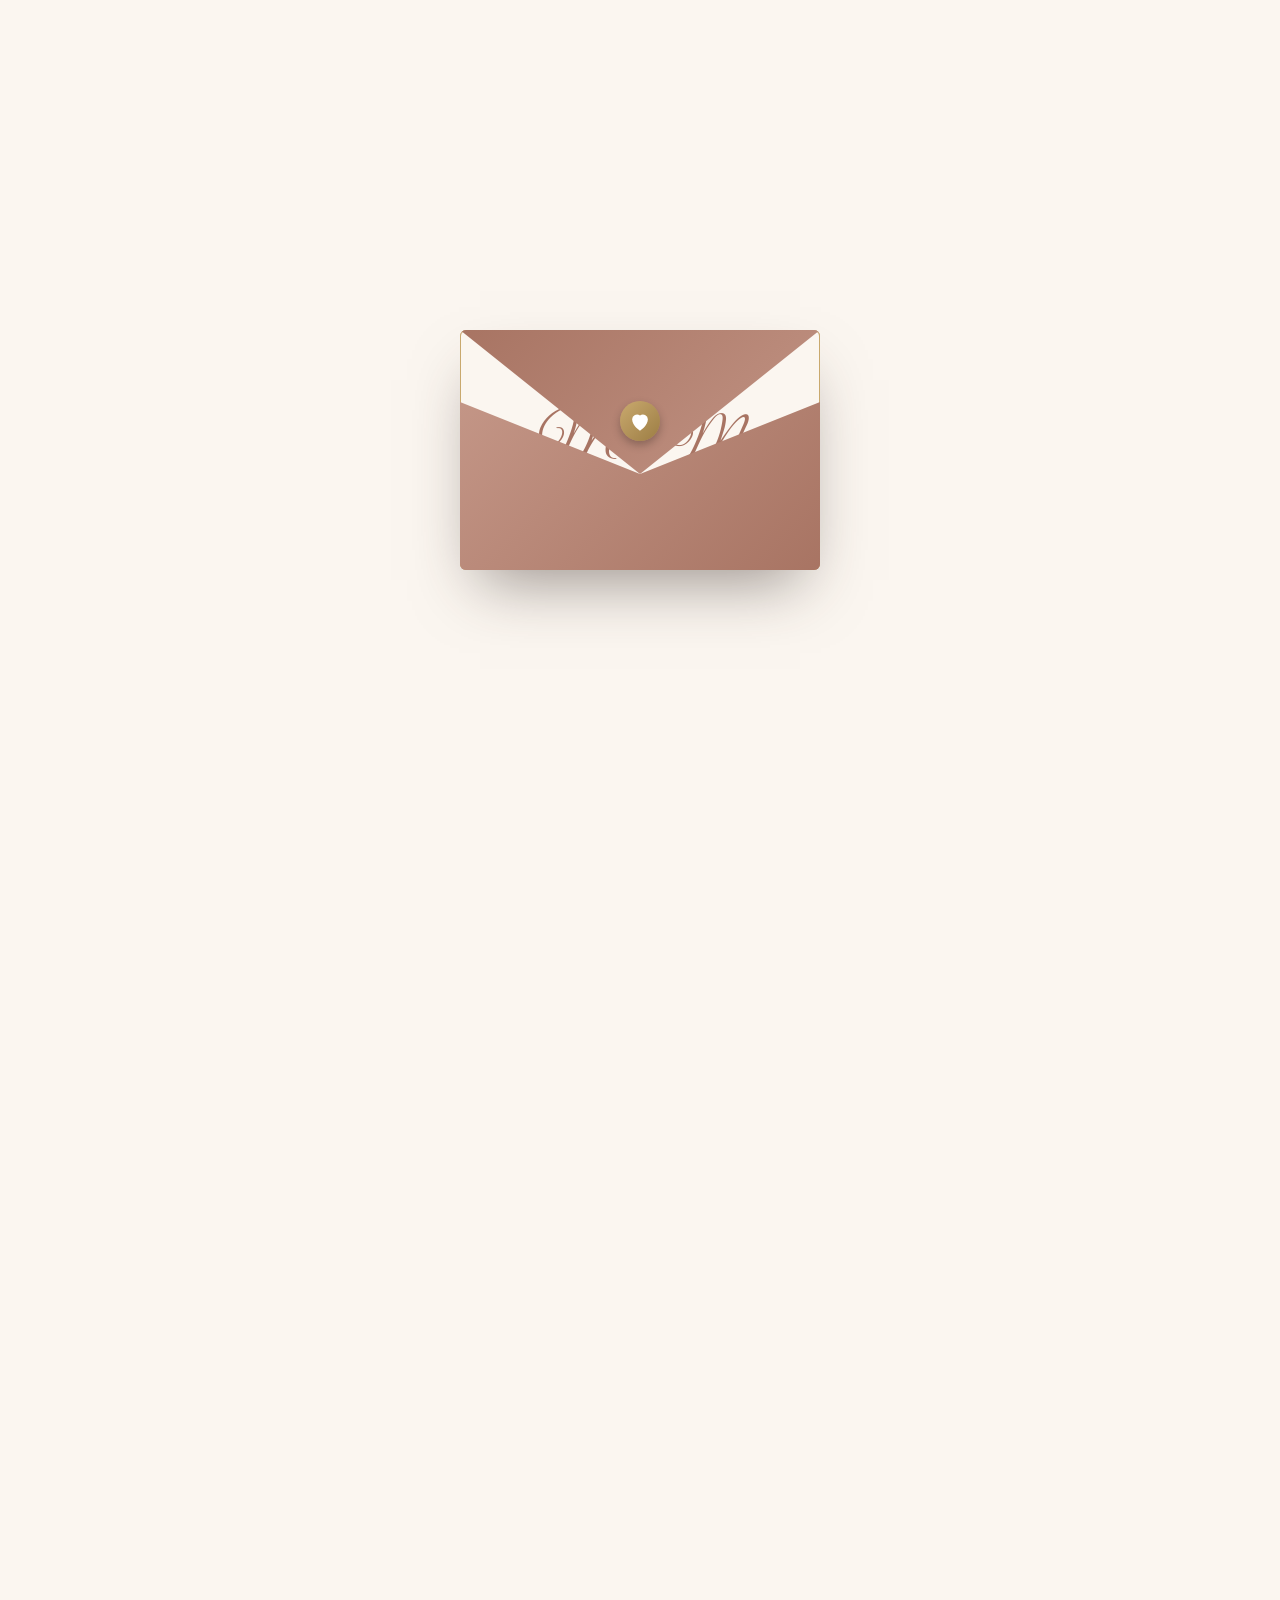
==== index.html @ 13422eea "Wedding invitation site" ====
<!DOCTYPE html>
<html lang="en">
<head>
  <meta charset="UTF-8" />
  <meta name="viewport" content="width=device-width, initial-scale=1.0, viewport-fit=cover" />
  <meta name="theme-color" content="#c79a8b" />
  <meta name="apple-mobile-web-app-capable" content="yes" />
  <meta name="apple-mobile-web-app-status-bar-style" content="black-translucent" />
  <title>Mo'men &amp; Menna — Wedding Invitation</title>
  <link rel="preconnect" href="https://fonts.googleapis.com" />
  <link rel="preconnect" href="https://fonts.gstatic.com" crossorigin />
  <link href="https://fonts.googleapis.com/css2?family=Cormorant+Garamond:wght@300;400;500;600&family=Great+Vibes&family=Tangerine:wght@400;700&display=swap" rel="stylesheet" />
  <link rel="stylesheet" href="styles.css" />
</head>
<body>
  <!-- Animated background layers -->
  <div class="bg-gradient" aria-hidden="true"></div>
  <div class="bg-glow bg-glow-1" aria-hidden="true"></div>
  <div class="bg-glow bg-glow-2" aria-hidden="true"></div>
  <div class="petals" aria-hidden="true"></div>
  <div class="sparkles" aria-hidden="true"></div>

  <!-- Opening envelope (tap to open on first load) -->
  <div id="envelope" class="envelope" role="button" tabindex="0" aria-label="Tap to open invitation">
    <div class="env-back"></div>
    <div class="env-letter">
      <span class="env-monogram">M &amp; M</span>
      <span class="env-tap">tap to open</span>
    </div>
    <div class="env-front"></div>
    <div class="env-flap"></div>
    <div class="env-seal" aria-hidden="true">
      <svg viewBox="0 0 32 32" width="28" height="28" fill="none">
        <path d="M16 27s-9-5.5-9-13a5.5 5.5 0 0 1 9-4.2A5.5 5.5 0 0 1 25 14c0 7.5-9 13-9 13z" fill="#fff"/>
      </svg>
    </div>
  </div>

  <main class="card" id="card" aria-hidden="true">
    <header class="top">
      <div class="ornament reveal" aria-hidden="true">
        <span class="line"></span>
        <span class="diamond">&#10047;</span>
        <span class="line"></span>
      </div>
      <p class="kicker reveal">Together with their families</p>
    </header>

    <section class="names">
      <h1 class="name reveal"><span class="name-inner">Mo'men</span></h1>
      <div class="amp reveal"><span class="amp-inner">&amp;</span></div>
      <h1 class="name reveal"><span class="name-inner">Menna</span></h1>
      <p class="subtitle reveal">request the pleasure of your company<br/>at the celebration of their wedding</p>
    </section>

    <section class="details">
      <div class="detail reveal">
        <span class="label">When</span>
        <span class="value">Friday</span>
        <span class="big-date">29</span>
        <span class="value">May 2026 &middot; 4:00 PM</span>
      </div>

      <div class="ornament small reveal" aria-hidden="true">
        <span class="line"></span>
        <span class="diamond">&#10047;</span>
        <span class="line"></span>
      </div>

      <div class="detail reveal">
        <span class="label">Where</span>
        <span class="value venue">Al Aly Al Azeem</span>
        <span class="value">Almazah</span>
        <a class="map-btn" href="https://maps.app.goo.gl/yazivd46UWntYhbt6?g_st=ic" target="_blank" rel="noopener">
          <svg viewBox="0 0 24 24" width="18" height="18" fill="currentColor" aria-hidden="true">
            <path d="M12 2a7 7 0 0 0-7 7c0 5.25 7 13 7 13s7-7.75 7-13a7 7 0 0 0-7-7zm0 9.5A2.5 2.5 0 1 1 12 6.5a2.5 2.5 0 0 1 0 5z"/>
          </svg>
          Open in Google Maps
        </a>
      </div>
    </section>

    <section class="countdown reveal" aria-label="Countdown to the wedding">
      <div class="cd-item"><span id="cd-days" class="cd-num">--</span><span class="cd-label">Days</span></div>
      <div class="cd-item"><span id="cd-hours" class="cd-num">--</span><span class="cd-label">Hours</span></div>
      <div class="cd-item"><span id="cd-mins" class="cd-num">--</span><span class="cd-label">Minutes</span></div>
      <div class="cd-item"><span id="cd-secs" class="cd-num">--</span><span class="cd-label">Seconds</span></div>
    </section>

    <div class="action-row reveal">
      <button id="add-cal" class="ghost-btn" type="button">
        <svg viewBox="0 0 24 24" width="18" height="18" fill="currentColor" aria-hidden="true">
          <path d="M19 4h-1V2h-2v2H8V2H6v2H5a2 2 0 0 0-2 2v14a2 2 0 0 0 2 2h14a2 2 0 0 0 2-2V6a2 2 0 0 0-2-2zm0 16H5V10h14v10zM5 8V6h14v2H5z"/>
        </svg>
        Add to Calendar
      </button>
      <button id="share-btn" class="ghost-btn" type="button">
        <svg viewBox="0 0 24 24" width="18" height="18" fill="currentColor" aria-hidden="true">
          <path d="M18 16.08a3 3 0 0 0-2.4 1.2l-7.2-4.2a3 3 0 0 0 0-2.16l7.2-4.2A3 3 0 1 0 15 5a3 3 0 0 0 .12.84L7.92 10A3 3 0 1 0 8 14l7.2 4.2A3 3 0 1 0 18 16.08z"/>
        </svg>
        Share
      </button>
    </div>

    <footer class="bottom reveal">
      <p class="quote">"And of His signs is that He created for you, from yourselves, mates that you may find tranquility in them; and He placed between you affection and mercy."</p>
      <p class="signature">With love, Mo'men &amp; Menna</p>
    </footer>
  </main>

  <script src="script.js"></script>
</body>
</html>
---- styles.css ----
:root {
  --rose: #c79a8b;
  --rose-deep: #a87463;
  --rose-soft: #f7c8b8;
  --gold: #c9a96e;
  --gold-deep: #9c7d44;
  --gold-light: #e8d5a8;
  --cream: #fbf6f0;
  --ink: #3a2e2a;
  --muted: #6b5a52;
  --safe-top: env(safe-area-inset-top, 0px);
  --safe-bottom: env(safe-area-inset-bottom, 0px);
}

* { box-sizing: border-box; margin: 0; padding: 0; -webkit-tap-highlight-color: transparent; }

html, body {
  min-height: 100%;
  font-family: 'Cormorant Garamond', 'Times New Roman', serif;
  color: var(--ink);
  background: var(--cream);
  overflow-x: hidden;
  -webkit-font-smoothing: antialiased;
  text-rendering: optimizeLegibility;
}

body { padding: var(--safe-top) 0 var(--safe-bottom); }

/* ---------- Animated background ---------- */
.bg-gradient {
  position: fixed;
  inset: 0;
  z-index: -3;
  background: linear-gradient(135deg, #fbf6f0, #f5e6dc, #efd9c9, #f7ebe0, #fbf6f0);
  background-size: 400% 400%;
  animation: gradientShift 20s ease-in-out infinite;
}

.bg-glow {
  position: fixed;
  width: 60vmax;
  height: 60vmax;
  border-radius: 50%;
  filter: blur(80px);
  opacity: 0.45;
  z-index: -2;
  pointer-events: none;
  will-change: transform;
}
.bg-glow-1 {
  background: radial-gradient(circle, var(--rose-soft), transparent 60%);
  top: -20vmax; left: -20vmax;
  animation: drift1 22s ease-in-out infinite alternate;
}
.bg-glow-2 {
  background: radial-gradient(circle, var(--gold-light), transparent 60%);
  bottom: -25vmax; right: -25vmax;
  animation: drift2 26s ease-in-out infinite alternate;
}

@keyframes gradientShift {
  0%   { background-position: 0% 50%; }
  50%  { background-position: 100% 50%; }
  100% { background-position: 0% 50%; }
}
@keyframes drift1 {
  from { transform: translate(0, 0) scale(1); }
  to   { transform: translate(20vmax, 15vmax) scale(1.15); }
}
@keyframes drift2 {
  from { transform: translate(0, 0) scale(1); }
  to   { transform: translate(-15vmax, -10vmax) scale(1.1); }
}

/* ---------- Falling petals & sparkles ---------- */
.petals, .sparkles {
  position: fixed;
  inset: 0;
  pointer-events: none;
  z-index: -1;
  overflow: hidden;
}

.petal {
  position: absolute;
  top: -40px;
  width: 14px;
  height: 14px;
  background: radial-gradient(circle at 30% 30%, #f7c8b8, var(--rose) 70%, var(--rose-deep));
  border-radius: 150% 0 150% 0;
  opacity: 0.8;
  filter: blur(0.3px);
  animation: fall linear infinite;
  will-change: transform;
}
@keyframes fall {
  0%   { transform: translate3d(0, -10vh, 0) rotate(0deg);   opacity: 0; }
  10%  { opacity: 0.9; }
  90%  { opacity: 0.9; }
  100% { transform: translate3d(80px, 110vh, 0) rotate(720deg); opacity: 0; }
}

.sparkle {
  position: absolute;
  width: 6px; height: 6px;
  border-radius: 50%;
  background: radial-gradient(circle, #fff, var(--gold-light) 60%, transparent 70%);
  opacity: 0;
  animation: twinkle 4s ease-in-out infinite;
  will-change: opacity, transform;
}
@keyframes twinkle {
  0%, 100% { opacity: 0; transform: scale(0.6); }
  50%      { opacity: 1; transform: scale(1.3); }
}

/* ---------- Envelope intro ---------- */
.envelope {
  position: fixed;
  inset: 0;
  margin: auto;
  width: min(86vw, 360px);
  height: min(56vw, 240px);
  z-index: 50;
  cursor: pointer;
  perspective: 900px;
  animation: envFloat 4s ease-in-out infinite;
  transition: opacity 0.6s ease, transform 0.8s ease;
}
.envelope.opening { animation: none; }
.envelope.opened {
  opacity: 0;
  transform: scale(1.4);
  pointer-events: none;
}
@keyframes envFloat {
  0%, 100% { transform: translateY(0); }
  50%      { transform: translateY(-10px); }
}

.env-back, .env-front, .env-flap, .env-letter {
  position: absolute;
  inset: 0;
  border-radius: 6px;
}
.env-back {
  background: linear-gradient(135deg, var(--rose), var(--rose-deep));
  box-shadow: 0 30px 60px -20px rgba(58,46,42,0.5);
}
.env-letter {
  background: var(--cream);
  display: flex;
  flex-direction: column;
  align-items: center;
  justify-content: center;
  gap: 6px;
  border: 1px solid var(--gold);
  transition: transform 0.9s cubic-bezier(.2,.8,.2,1) 0.3s;
  z-index: 1;
}
.env-monogram {
  font-family: 'Great Vibes', cursive;
  font-size: clamp(2.5rem, 9vw, 3.5rem);
  color: var(--rose-deep);
}
.env-tap {
  font-size: 0.75rem;
  letter-spacing: 0.3em;
  text-transform: uppercase;
  color: var(--muted);
  animation: pulseTap 1.6s ease-in-out infinite;
}
@keyframes pulseTap {
  0%, 100% { opacity: 0.5; }
  50%      { opacity: 1; }
}
.env-front {
  background: linear-gradient(135deg, var(--rose) 0%, var(--rose-deep) 100%);
  z-index: 2;
  clip-path: polygon(0 100%, 0 30%, 50% 60%, 100% 30%, 100% 100%);
}
.env-flap {
  background: linear-gradient(135deg, var(--rose-deep), var(--rose));
  z-index: 3;
  clip-path: polygon(0 0, 100% 0, 50% 60%);
  transform-origin: top center;
  transition: transform 0.7s cubic-bezier(.6,-0.2,.7,1);
}
.env-seal {
  position: absolute;
  top: 38%; left: 50%;
  transform: translate(-50%, -50%);
  width: 40px; height: 40px;
  border-radius: 50%;
  background: linear-gradient(135deg, var(--gold), var(--gold-deep));
  display: flex; align-items: center; justify-content: center;
  z-index: 4;
  box-shadow: 0 4px 8px rgba(0,0,0,0.25);
  transition: transform 0.4s ease, opacity 0.4s ease;
}
.envelope.opening .env-flap { transform: rotateX(180deg); }
.envelope.opening .env-seal { transform: translate(-50%, -50%) scale(0); opacity: 0; }
.envelope.opening .env-letter { transform: translateY(-110%) scale(1.05); }

/* ---------- Card ---------- */
.card {
  max-width: 720px;
  margin: 4vh auto;
  padding: clamp(28px, 6vw, 56px) clamp(20px, 5vw, 40px) clamp(28px, 5vw, 48px);
  background: rgba(255, 252, 247, 0.78);
  backdrop-filter: blur(10px);
  -webkit-backdrop-filter: blur(10px);
  border: 1px solid rgba(201, 169, 110, 0.35);
  border-radius: 12px;
  box-shadow:
    0 30px 80px -30px rgba(58, 46, 42, 0.35),
    0 0 0 1px rgba(255,255,255,0.4) inset;
  text-align: center;
  position: relative;
  opacity: 0;
  transform: translateY(20px) scale(0.98);
  transition: opacity 0.8s ease, transform 0.8s cubic-bezier(.2,.8,.2,1);
}
.card.show { opacity: 1; transform: translateY(0) scale(1); }

.card::before, .card::after {
  content: "";
  position: absolute;
  width: 50px; height: 50px;
  border: 1.5px solid var(--gold);
  opacity: 0.55;
  pointer-events: none;
}
.card::before { top: 14px; left: 14px;  border-right: none; border-bottom: none; border-top-left-radius: 8px; }
.card::after  { bottom: 14px; right: 14px; border-left: none; border-top: none; border-bottom-right-radius: 8px; }

/* Ornament dividers */
.ornament {
  display: flex;
  align-items: center;
  justify-content: center;
  gap: 14px;
  margin: 6px auto 18px;
  color: var(--gold-deep);
}
.ornament .line {
  flex: 0 1 90px;
  height: 1px;
  background: linear-gradient(to right, transparent, var(--gold), transparent);
}
.ornament .diamond {
  font-size: 18px;
  animation: pulse 3s ease-in-out infinite;
  display: inline-block;
}
.ornament.small .line { flex-basis: 60px; }
@keyframes pulse {
  0%, 100% { transform: scale(1) rotate(0deg);     opacity: 0.85; }
  50%      { transform: scale(1.2) rotate(180deg); opacity: 1; }
}

.kicker {
  font-size: clamp(0.85rem, 2.6vw, 1rem);
  letter-spacing: 0.25em;
  text-transform: uppercase;
  color: var(--muted);
}

/* Names */
.names { margin: clamp(20px, 5vw, 30px) 0 clamp(24px, 5vw, 36px); }
.name {
  font-family: 'Great Vibes', cursive;
  font-weight: 400;
  font-size: clamp(3.2rem, 14vw, 6.5rem);
  color: var(--rose-deep);
  line-height: 1.05;
  text-shadow: 0 2px 0 rgba(201,169,110,0.15);
}
.name-inner {
  display: inline-block;
  background: linear-gradient(110deg, var(--rose-deep) 30%, var(--gold) 50%, var(--rose-deep) 70%);
  background-size: 200% auto;
  -webkit-background-clip: text;
          background-clip: text;
  -webkit-text-fill-color: transparent;
  animation: shimmer 6s linear infinite;
}
@keyframes shimmer {
  0%   { background-position: 200% center; }
  100% { background-position: -200% center; }
}

.amp {
  font-family: 'Tangerine', cursive;
  font-size: clamp(2.6rem, 10vw, 5rem);
  color: var(--gold-deep);
  margin: -6px 0;
  line-height: 1;
}
.amp-inner {
  display: inline-block;
  animation: float 4s ease-in-out infinite, ampGlow 3s ease-in-out infinite;
}
@keyframes float {
  0%, 100% { transform: translateY(0) rotate(-2deg); }
  50%      { transform: translateY(-8px) rotate(2deg); }
}
@keyframes ampGlow {
  0%, 100% { text-shadow: 0 0 0 rgba(201,169,110,0); }
  50%      { text-shadow: 0 0 22px rgba(201,169,110,0.6); }
}

.subtitle {
  margin-top: 16px;
  font-size: clamp(1rem, 3.2vw, 1.15rem);
  color: var(--muted);
  font-style: italic;
  padding: 0 6px;
}

/* Details */
.details {
  display: flex;
  flex-direction: column;
  gap: 8px;
  align-items: center;
  margin: 18px 0 26px;
}
.detail {
  display: flex;
  flex-direction: column;
  align-items: center;
  gap: 6px;
}
.label {
  text-transform: uppercase;
  letter-spacing: 0.3em;
  font-size: 0.75rem;
  color: var(--gold-deep);
  margin-bottom: 4px;
}
.value {
  font-size: clamp(1.05rem, 3.4vw, 1.25rem);
  color: var(--ink);
}
.value.venue { font-weight: 600; font-size: clamp(1.2rem, 4.2vw, 1.4rem); }

.big-date {
  font-family: 'Great Vibes', cursive;
  font-size: clamp(3.4rem, 13vw, 4.8rem);
  color: var(--rose-deep);
  line-height: 1;
  display: inline-block;
  animation: gentlePulse 4s ease-in-out infinite;
}
@keyframes gentlePulse {
  0%, 100% { transform: scale(1); }
  50%      { transform: scale(1.05); }
}

.map-btn, .ghost-btn {
  display: inline-flex;
  align-items: center;
  justify-content: center;
  gap: 8px;
  padding: 12px 22px;
  min-height: 44px;
  text-decoration: none;
  border-radius: 999px;
  font-size: 0.95rem;
  letter-spacing: 0.06em;
  cursor: pointer;
  font-family: inherit;
  transition: transform 0.25s ease, box-shadow 0.25s ease, background 0.25s ease;
  user-select: none;
  -webkit-ugrid;
  grid-template-columns: repeat(4, 1fr);
  gap: 8px;
  margin: 22px auto 6px;
  max-width: 460px;
}
.cd-item {
  padding: 14px 6px;
  background: rgba(255,255,255,0.55);
  border: 1px solid rgba(201,169,110,0.4);
  border-radius: 10px;
  display: flex;
  flex-direction: column;
  align-items: center;
  position: relative;
  overflow: hidden;
}
.cd-num {
  font-family: 'Cormorant Garamond', serif;
  font-size: clamp(1.6rem, 6vw, 2.2rem);
  font-weight: 600;
  color: var(--rose-deep);
  line-height: 1;
  font-variant-numeric: tabular-nums;
}
.cd-num.tick { animation: tick 0.5s ease; }
@keyframes tick {
  0%   { transform: translateY(0);  opacity: 1; }
  50%  { transform: translateY(-6px); opacity: 0.6; }
  100% { transform: translateY(0);  opacity: 1; }
}
.cd-label {
  margin-top: 6px;
  font-size: 0.65rem;
  text-transform: uppercase;
  letter-spacing: 0.18em;
  color: var(--muted);
}

/* Footer */
.bottom { margin-top: 22px; }
.quote {
  font-style: italic;
  color: var(--muted);
  font-size: clamp(0.95rem, 2.8vw, 1rem);
  max-width: 540px;
  margin: 0 auto 14px;
  line-height: 1.55;
  padding: 0 4px;
}
.signature {
  font-family: 'Great Vibes', cursive;
  font-size: clamp(1.6rem, 5vw, 2rem);
  color: var(--rose-deep);
}

/* ---------- Reveal-on-load animations ---------- */
.reveal {
  opacity: 0;
  transform: translateY(20px);
  transition: opacity 0.9s ease, transform 0.9s cubic-bezier(.2,.8,.2,1);
}
.reveal.visible {
  opacity: 1;
  transform: translateY(0);
}

/* ---------- Mobile tweaks ---------- */
@media (max-width: 540px) {
  .card { margin: 14px 12px; border-radius: 10px; }
  .card::before, .card::after { width: 36px; height: 36px; top: 10px; left: 10px; }
  .card::after { top: auto; left: auto; bottom: 10px; right: 10px; }
  .ornament .line { flex-basis: 60px; }
  .countdown { gap: 6px; }
  .cd-item { padding: 10px 4px; border-radius: 8px; }
  .cd-label { font-size: 0.6rem; letter-spacing: 0.14em; }
  .map-btn, .ghost-btn { width: 100%; }
  .action-row { flex-direction: column; }
}

@media (max-width: 360px) {
  .name { font-size: 3rem; }
  .amp  { font-size: 2.4rem; }
  .big-date { font-size: 3rem; }
}

/* ---------- Reduced motion ---------- */
@media (prefers-reduced-motion: reduce) {
  *, *::before, *::after {
    animation-duration: 0.001ms !important;
    animation-iteration-count: 1 !important;
    transition-duration: 0.001ms !important;
  }
  .petals, .sparkles, .bg-glow { display: none
.cd-label {
  margin-top: 6px;
  font-size: 0.7rem;
  text-transform: uppercase;
  letter-spacing: 0.2em;
  color: var(--muted);
}

/* Footer */
.bottom { margin-top: 26px; }
.quote {
  font-style: italic;
  color: var(--muted);
  font-size: 1rem;
  max-width: 540px;
  margin: 0 auto 14px;
  line-height: 1.55;
}
.signature {
  font-family: 'Great Vibes', cursive;
  font-size: 1.8rem;
  color: var(--rose-deep);
}

/* Fade-in animations */
.fade-in {
  opacity: 0;
  transform: translateY(14px);
  animation: fadeUp 1s forwards;
}
.delay-1  { animation-delay: 0.1s; }
.delay-2  { animation-delay: 0.4s; }
.delay-3  { animation-delay: 0.7s; }
.delay-4  { animation-delay: 1.0s; }
.delay-5  { animation-delay: 1.4s; }
.delay-6  { animation-delay: 1.7s; }
.delay-7  { animation-delay: 1.95s; }
.delay-8  { animation-delay: 2.15s; }
.delay-9  { animation-delay: 2.45s; }
.delay-10 { animation-delay: 2.75s; }

@keyframes fadeUp {
  to { opacity: 1; transform: translateY(0); }
}

@media (max-width: 540px) {
  .card { margin: 2vh 12px; padding: 40px 22px 36px; }
  .cd-item { min-width: 64px; padding: 10px 6px; }
  .cd-num { font-size: 1.6rem; }
  .big-date { font-size: 3.6rem; }
}
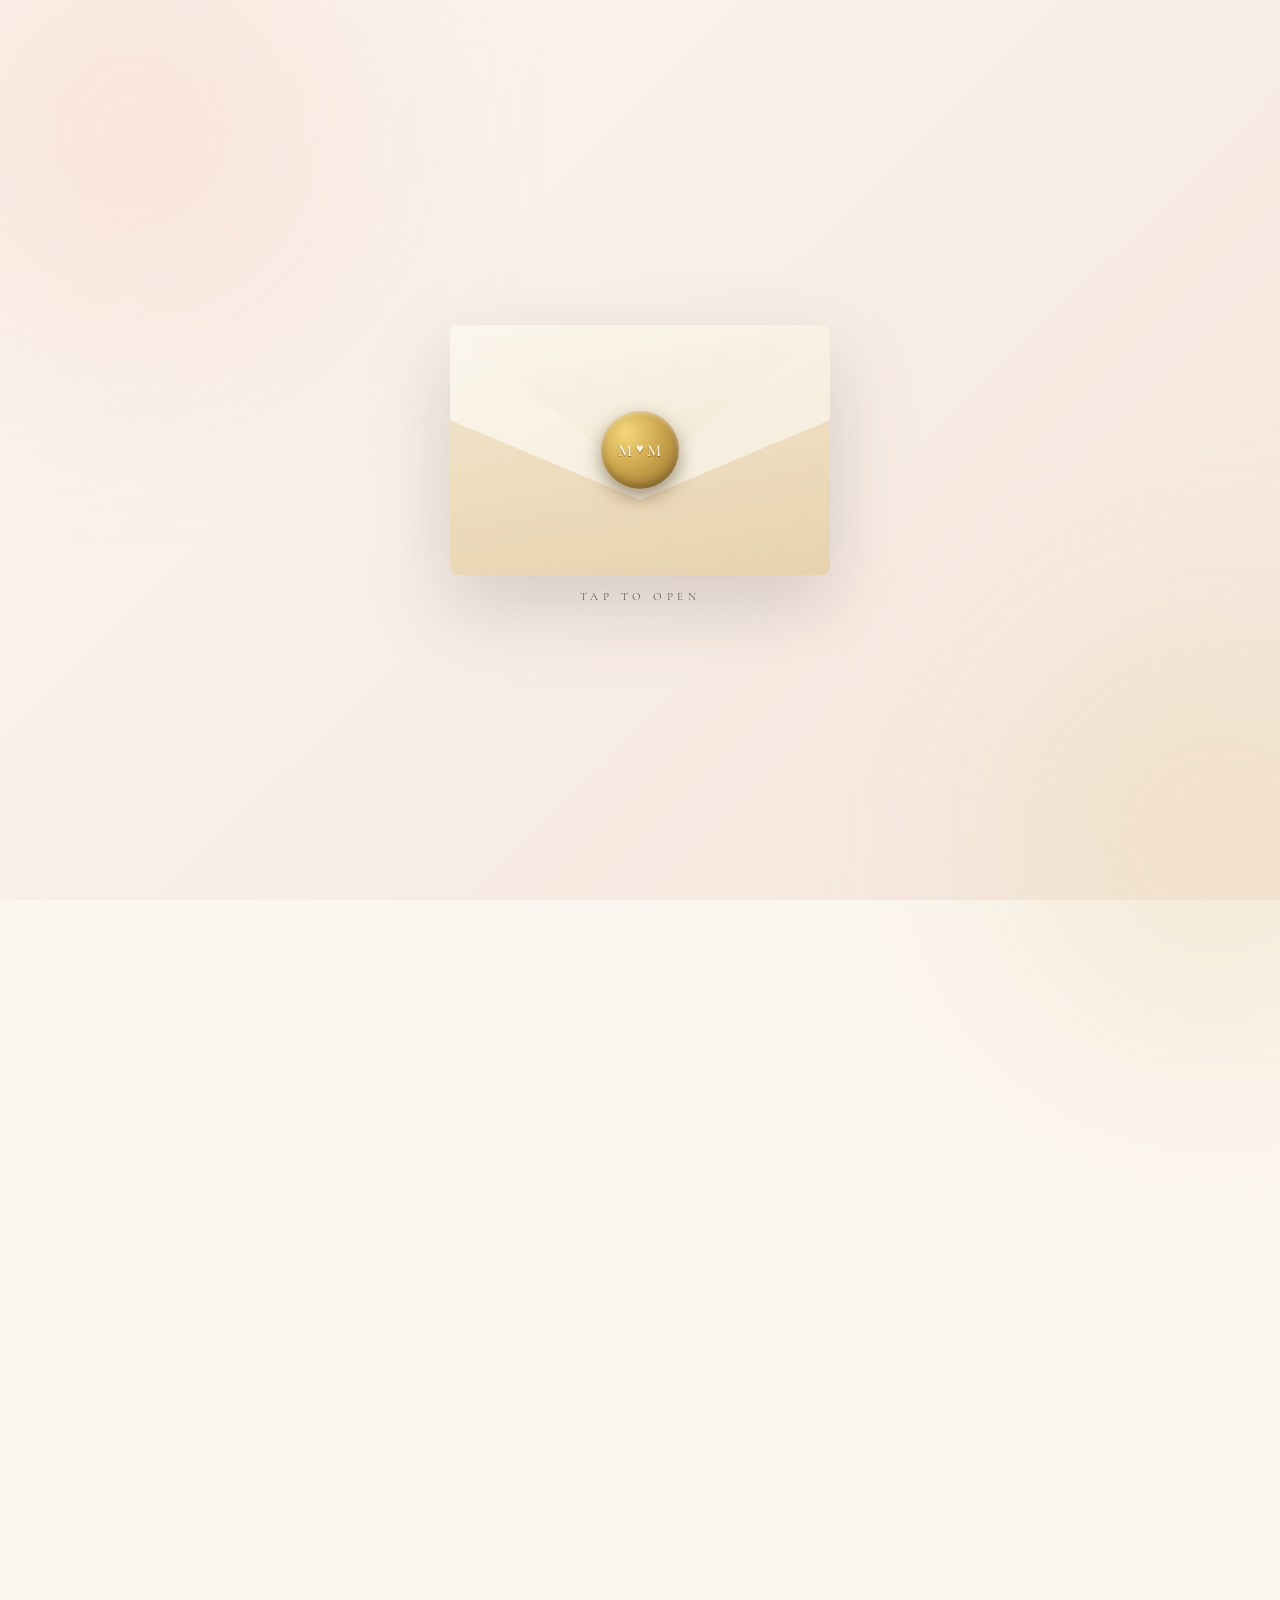
==== commit 114d5826: "Redesign envelope as ivory classic with M heart M wax seal; add raining flowers, Arabic ayah footer," ====
--- a/index.html
+++ b/index.html
@@ -9,7 +9,7 @@
   <title>Mo'men &amp; Menna — Wedding Invitation</title>
   <link rel="preconnect" href="https://fonts.googleapis.com" />
   <link rel="preconnect" href="https://fonts.gstatic.com" crossorigin />
-  <link href="https://fonts.googleapis.com/css2?family=Cormorant+Garamond:wght@300;400;500;600&family=Great+Vibes&family=Tangerine:wght@400;700&display=swap" rel="stylesheet" />
+  <link href="https://fonts.googleapis.com/css2?family=Amiri:wght@400;700&family=Cormorant+Garamond:wght@300;400;500;600&family=Great+Vibes&family=Tangerine:wght@400;700&display=swap" rel="stylesheet" />
   <link rel="stylesheet" href="styles.css" />
 </head>
 <body>
@@ -17,7 +17,7 @@
   <div class="bg-gradient" aria-hidden="true"></div>
   <div class="bg-glow bg-glow-1" aria-hidden="true"></div>
   <div class="bg-glow bg-glow-2" aria-hidden="true"></div>
-  <div class="petals" aria-hidden="true"></div>
+  <div class="petals flowers" aria-hidden="true"></div>
   <div class="sparkles" aria-hidden="true"></div>
 
   <!-- Opening envelope (tap to open on first load) -->
@@ -25,16 +25,14 @@
     <div class="env-back"></div>
     <div class="env-letter">
       <span class="env-monogram">M &amp; M</span>
-      <span class="env-tap">tap to open</span>
     </div>
     <div class="env-front"></div>
     <div class="env-flap"></div>
     <div class="env-seal" aria-hidden="true">
-      <svg viewBox="0 0 32 32" width="28" height="28" fill="none">
-        <path d="M16 27s-9-5.5-9-13a5.5 5.5 0 0 1 9-4.2A5.5 5.5 0 0 1 25 14c0 7.5-9 13-9 13z" fill="#fff"/>
-      </svg>
+      <span class="seal-text">M<span class="seal-heart">♥</span>M</span>
     </div>
   </div>
+  <p class="env-tap" aria-hidden="true">tap to open</p>
 
   <main class="card" id="card" aria-hidden="true">
     <header class="top">
@@ -94,16 +92,11 @@
         </svg>
         Add to Calendar
       </button>
-      <button id="share-btn" class="ghost-btn" type="button">
-        <svg viewBox="0 0 24 24" width="18" height="18" fill="currentColor" aria-hidden="true">
-          <path d="M18 16.08a3 3 0 0 0-2.4 1.2l-7.2-4.2a3 3 0 0 0 0-2.16l7.2-4.2A3 3 0 1 0 15 5a3 3 0 0 0 .12.84L7.92 10A3 3 0 1 0 8 14l7.2 4.2A3 3 0 1 0 18 16.08z"/>
-        </svg>
-        Share
-      </button>
     </div>
 
     <footer class="bottom reveal">
-      <p class="quote">"And of His signs is that He created for you, from yourselves, mates that you may find tranquility in them; and He placed between you affection and mercy."</p>
+      <p class="quote arabic" lang="ar" dir="rtl">وَمِنْ آيَاتِهِ أَنْ خَلَقَ لَكُم مِّنْ أَنفُسِكُمْ أَزْوَاجًا لِّتَسْكُنُوا إِلَيْهَا وَجَعَلَ بَيْنَكُم مَّوَدَّةً وَرَحْمَةً ۚ إِنَّ فِي ذَٰلِكَ لَآيَاتٍ لِّقَوْمٍ يَتَفَكَّرُونَ</p>
+      <p class="ayah-ref" lang="ar" dir="rtl">سورة الروم — الآية ٢١</p>
       <p class="signature">With love, Mo'men &amp; Menna</p>
     </footer>
   </main>
--- a/styles.css
+++ b/styles.css
@@ -14,11 +14,11 @@
 
 * { box-sizing: border-box; margin: 0; padding: 0; -webkit-tap-highlight-color: transparent; }
 
+html { background: var(--cream); }
 html, body {
   min-height: 100%;
   font-family: 'Cormorant Garamond', 'Times New Roman', serif;
   color: var(--ink);
-  background: var(--cream);
   overflow-x: hidden;
   -webkit-font-smoothing: antialiased;
   text-rendering: optimizeLegibility;
@@ -79,25 +79,37 @@
   pointer-events: none;
   z-index: -1;
   overflow: hidden;
-}
+  opacity: 0;
+  transition: opacity 1.4s ease;
+}
+body.invitation-open .petals,
+body.invitation-open .sparkles { opacity: 1; }
 
 .petal {
   position: absolute;
-  top: -40px;
-  width: 14px;
-  height: 14px;
-  background: radial-gradient(circle at 30% 30%, #f7c8b8, var(--rose) 70%, var(--rose-deep));
-  border-radius: 150% 0 150% 0;
-  opacity: 0.8;
-  filter: blur(0.3px);
+  top: -80px;
+  width: 30px;
+  height: 30px;
+  background-repeat: no-repeat;
+  background-position: center;
+  background-size: contain;
+  opacity: 0.95;
   animation: fall linear infinite;
   will-change: transform;
-}
+  filter: drop-shadow(0 3px 5px rgba(168, 116, 99, 0.35));
+}
+/* Five vibrant flower variants */
+.petal.f1 { background-image: url("data:image/svg+xml;utf8,<svg xmlns='http://www.w3.org/2000/svg' viewBox='0 0 64 64'><g><circle cx='32' cy='14' r='12' fill='%23ec6b8a'/><circle cx='50' cy='32' r='12' fill='%23e85a7a'/><circle cx='32' cy='50' r='12' fill='%23ec6b8a'/><circle cx='14' cy='32' r='12' fill='%23e85a7a'/><circle cx='32' cy='32' r='8' fill='%23f5d76e'/></g></svg>"); }
+.petal.f2 { background-image: url("data:image/svg+xml;utf8,<svg xmlns='http://www.w3.org/2000/svg' viewBox='0 0 64 64'><g><ellipse cx='32' cy='12' rx='9' ry='15' fill='%23ff8fa3'/><ellipse cx='52' cy='32' rx='15' ry='9' fill='%23ff8fa3'/><ellipse cx='32' cy='52' rx='9' ry='15' fill='%23ff8fa3'/><ellipse cx='12' cy='32' rx='15' ry='9' fill='%23ff8fa3'/><ellipse cx='18' cy='18' rx='10' ry='10' fill='%23ffb3c1' transform='rotate(45 18 18)'/><ellipse cx='46' cy='18' rx='10' ry='10' fill='%23ffb3c1' transform='rotate(-45 46 18)'/><ellipse cx='46' cy='46' rx='10' ry='10' fill='%23ffb3c1' transform='rotate(45 46 46)'/><ellipse cx='18' cy='46' rx='10' ry='10' fill='%23ffb3c1' transform='rotate(-45 18 46)'/><circle cx='32' cy='32' r='8' fill='%23f5d76e'/></g></svg>"); }
+.petal.f3 { background-image: url("data:image/svg+xml;utf8,<svg xmlns='http://www.w3.org/2000/svg' viewBox='0 0 64 64'><g><path d='M32 4c-7 9-7 16 0 25 7-9 7-16 0-25z' fill='%23a87463'/><path d='M60 32c-9-7-16-7-25 0 9 7 16 7 25 0z' fill='%23a87463'/><path d='M32 60c7-9 7-16 0-25-7 9-7 16 0 25z' fill='%23a87463'/><path d='M4 32c9 7 16 7 25 0-9-7-16-7-25 0z' fill='%23a87463'/><circle cx='32' cy='32' r='7' fill='%239c7d44'/></g></svg>"); }
+.petal.f4 { background-image: url("data:image/svg+xml;utf8,<svg xmlns='http://www.w3.org/2000/svg' viewBox='0 0 64 64'><g transform='translate(32 32)'><g><ellipse cx='0' cy='-20' rx='8' ry='14' fill='%23d6336c'/></g><g transform='rotate(72)'><ellipse cx='0' cy='-20' rx='8' ry='14' fill='%23d6336c'/></g><g transform='rotate(144)'><ellipse cx='0' cy='-20' rx='8' ry='14' fill='%23d6336c'/></g><g transform='rotate(216)'><ellipse cx='0' cy='-20' rx='8' ry='14' fill='%23d6336c'/></g><g transform='rotate(288)'><ellipse cx='0' cy='-20' rx='8' ry='14' fill='%23d6336c'/></g><circle r='7' fill='%23f5d76e'/></g></svg>"); }
+.petal.f5 { background-image: url("data:image/svg+xml;utf8,<svg xmlns='http://www.w3.org/2000/svg' viewBox='0 0 64 64'><g><path d='M32 4 C 38 18 46 22 60 22 C 46 26 40 36 38 60 C 32 46 26 42 4 42 C 18 36 24 26 32 4 Z' fill='%23c44569'/><circle cx='32' cy='30' r='7' fill='%23f5d76e'/></g></svg>"); }
 @keyframes fall {
   0%   { transform: translate3d(0, -10vh, 0) rotate(0deg);   opacity: 0; }
-  10%  { opacity: 0.9; }
-  90%  { opacity: 0.9; }
-  100% { transform: translate3d(80px, 110vh, 0) rotate(720deg); opacity: 0; }
+  10%  { opacity: 1; }
+  50%  { transform: translate3d(60px, 50vh, 0) rotate(360deg); }
+  90%  { opacity: 1; }
+  100% { transform: translate3d(120px, 110vh, 0) rotate(900deg); opacity: 0; }
 }
 
 .sparkle {
@@ -119,13 +131,14 @@
   position: fixed;
   inset: 0;
   margin: auto;
-  width: min(86vw, 360px);
-  height: min(56vw, 240px);
+  width: min(86vw, 380px);
+  height: min(56vw, 250px);
   z-index: 50;
   cursor: pointer;
   perspective: 900px;
   animation: envFloat 4s ease-in-out infinite;
   transition: opacity 0.6s ease, transform 0.8s ease;
+  filter: drop-shadow(0 30px 40px rgba(58,46,42,0.18));
 }
 .envelope.opening { animation: none; }
 .envelope.opened {
@@ -141,62 +154,84 @@
 .env-back, .env-front, .env-flap, .env-letter {
   position: absolute;
   inset: 0;
-  border-radius: 6px;
+  border-radius: 8px;
 }
 .env-back {
-  background: linear-gradient(135deg, var(--rose), var(--rose-deep));
-  box-shadow: 0 30px 60px -20px rgba(58,46,42,0.5);
+  background: linear-gradient(155deg, #fbf6ec 0%, #f3ead8 100%);
+  border: 1px solid rgba(168,116,99,0.18);
 }
 .env-letter {
-  background: var(--cream);
-  display: flex;
-  flex-direction: column;
-  align-items: center;
-  justify-content: center;
-  gap: 6px;
-  border: 1px solid var(--gold);
+  /* Hidden cream layer behind flap/front; prevents text peeking through gaps */
+  background: linear-gradient(155deg, #fbf6ec 0%, #f3ead8 100%);
   transition: transform 0.9s cubic-bezier(.2,.8,.2,1) 0.3s;
   z-index: 1;
 }
-.env-monogram {
-  font-family: 'Great Vibes', cursive;
-  font-size: clamp(2.5rem, 9vw, 3.5rem);
-  color: var(--rose-deep);
-}
+.env-monogram { display: none; }
 .env-tap {
-  font-size: 0.75rem;
-  letter-spacing: 0.3em;
+  position: fixed;
+  left: 0; right: 0;
+  top: calc(50% + min(30vw, 140px));
+  text-align: center;
+  font-size: 0.7rem;
+  letter-spacing: 0.4em;
   text-transform: uppercase;
   color: var(--muted);
-  animation: pulseTap 1.6s ease-in-out infinite;
-}
+  z-index: 51;
+  animation: pulseTap 1.8s ease-in-out infinite;
+  pointer-events: none;
+  transition: opacity 0.5s ease;
+}
+.envelope.opening ~ .env-tap { opacity: 0; animation: none; }
 @keyframes pulseTap {
-  0%, 100% { opacity: 0.5; }
+  0%, 100% { opacity: 0.45; }
   50%      { opacity: 1; }
 }
 .env-front {
-  background: linear-gradient(135deg, var(--rose) 0%, var(--rose-deep) 100%);
+  background: linear-gradient(170deg, #f5e9d1 0%, #e6d2ae 100%);
   z-index: 2;
-  clip-path: polygon(0 100%, 0 30%, 50% 60%, 100% 30%, 100% 100%);
+  clip-path: polygon(0 100%, 0 38%, 50% 70%, 100% 38%, 100% 100%);
+  box-shadow: inset 0 1px 0 rgba(255,255,255,0.5);
 }
 .env-flap {
-  background: linear-gradient(135deg, var(--rose-deep), var(--rose));
+  background: linear-gradient(170deg, #fbf6ec 0%, #ede0c6 100%);
   z-index: 3;
-  clip-path: polygon(0 0, 100% 0, 50% 60%);
+  clip-path: polygon(0 0, 100% 0, 50% 62%);
   transform-origin: top center;
   transition: transform 0.7s cubic-bezier(.6,-0.2,.7,1);
+  filter: drop-shadow(0 1px 0 rgba(168,116,99,0.12));
 }
 .env-seal {
   position: absolute;
-  top: 38%; left: 50%;
+  top: 50%; left: 50%;
   transform: translate(-50%, -50%);
-  width: 40px; height: 40px;
+  width: 78px; height: 78px;
   border-radius: 50%;
-  background: linear-gradient(135deg, var(--gold), var(--gold-deep));
+  background:
+    radial-gradient(circle at 32% 28%, #f4d77a 0%, #c9a14a 50%, #8c6a2c 100%);
   display: flex; align-items: center; justify-content: center;
   z-index: 4;
-  box-shadow: 0 4px 8px rgba(0,0,0,0.25);
+  box-shadow:
+    inset 0 2px 4px rgba(255,255,255,0.45),
+    inset 0 -4px 8px rgba(0,0,0,0.28),
+    0 8px 18px rgba(80,55,20,0.5);
   transition: transform 0.4s ease, opacity 0.4s ease;
+  font-family: 'Cormorant Garamond', serif;
+}
+.seal-text {
+  color: #fbf3d8;
+  font-size: 1.05rem;
+  letter-spacing: 0.04em;
+  font-weight: 600;
+  text-shadow: 0 1px 1px rgba(80,55,20,0.6);
+  display: inline-flex;
+  align-items: center;
+  gap: 3px;
+}
+.seal-heart {
+  font-size: 0.85rem;
+  line-height: 1;
+  transform: translateY(-1px);
+  color: #fbf3d8;
 }
 .envelope.opening .env-flap { transform: rotateX(180deg); }
 .envelope.opening .env-seal { transform: translate(-50%, -50%) scale(0); opacity: 0; }
@@ -423,6 +458,21 @@
   line-height: 1.55;
   padding: 0 4px;
 }
+.quote.arabic {
+  font-family: 'Amiri', 'Traditional Arabic', serif;
+  font-style: normal;
+  font-size: clamp(1.15rem, 4.2vw, 1.5rem);
+  line-height: 2;
+  color: var(--ink);
+  margin-bottom: 6px;
+}
+.ayah-ref {
+  font-family: 'Amiri', serif;
+  color: var(--gold-deep);
+  font-size: clamp(0.8rem, 2.4vw, 0.95rem);
+  margin-bottom: 14px;
+  letter-spacing: 0.05em;
+}
 .signature {
   font-family: 'Great Vibes', cursive;
   font-size: clamp(1.6rem, 5vw, 2rem);
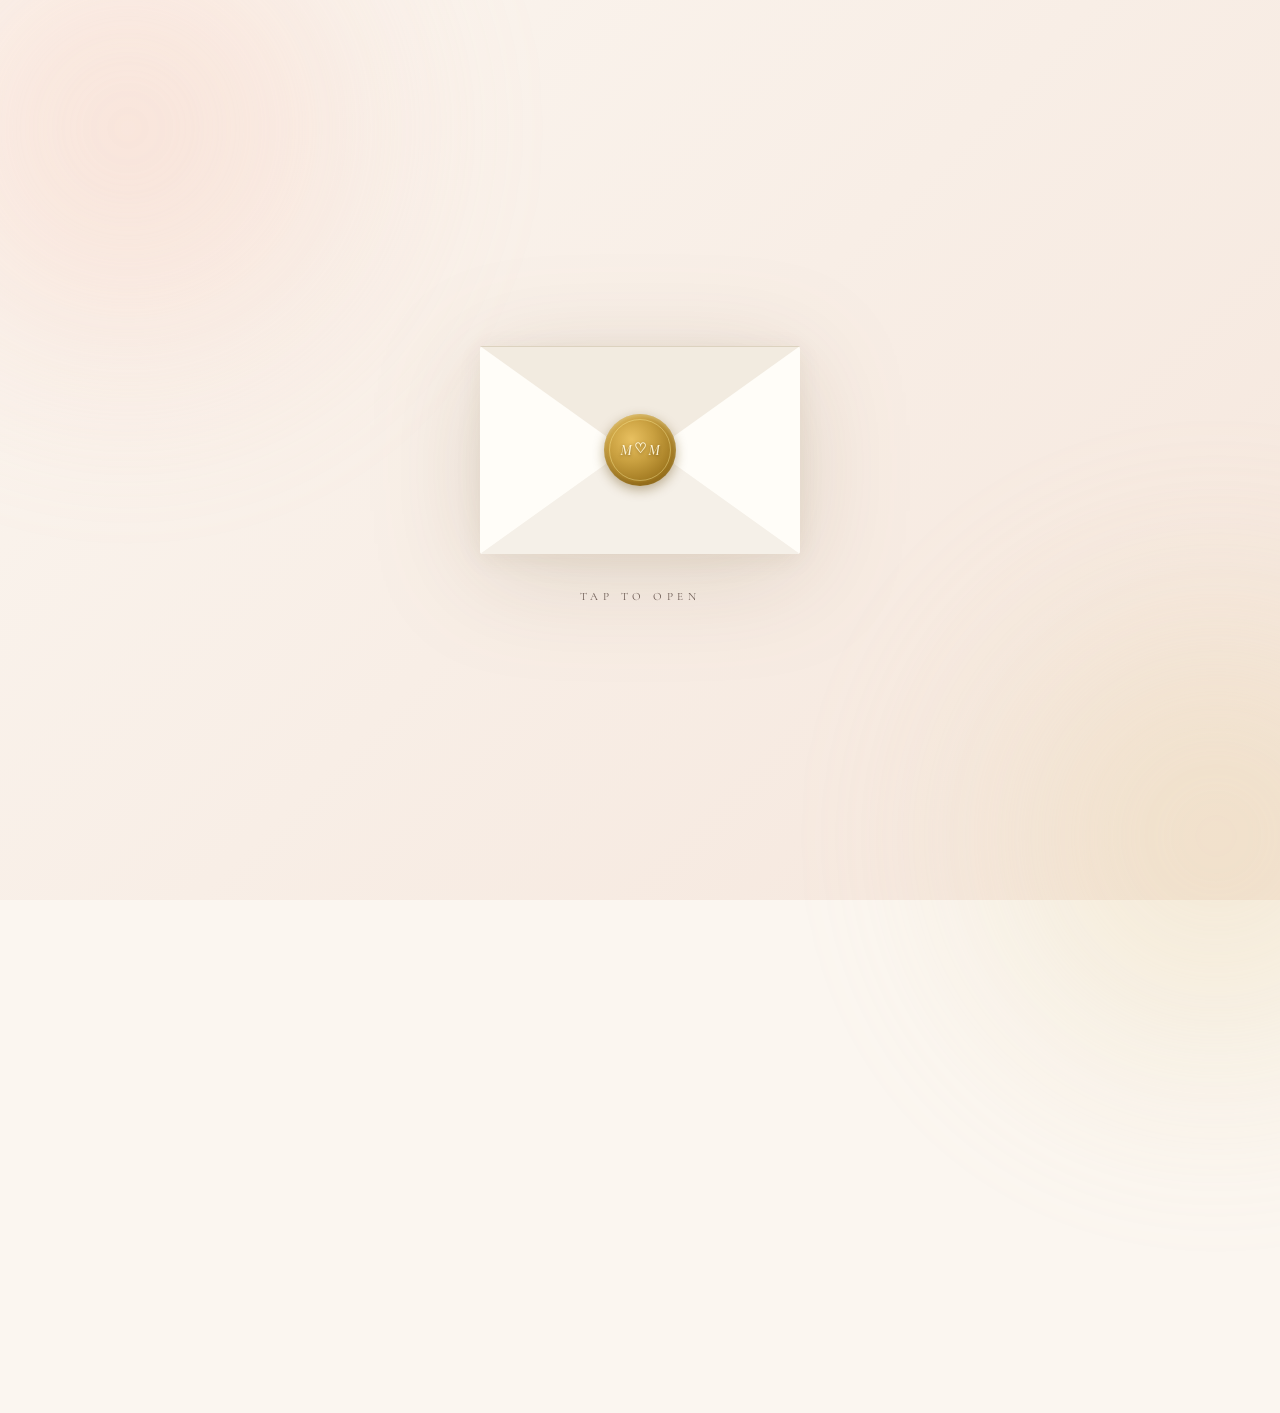
==== commit 7dde84d0: "Add OG preview image, redirect index to v3, ignore preview template" ====
--- a/index.html
+++ b/index.html
@@ -2,105 +2,11 @@
 <html lang="en">
 <head>
   <meta charset="UTF-8" />
-  <meta name="viewport" content="width=device-width, initial-scale=1.0, viewport-fit=cover" />
-  <meta name="theme-color" content="#c79a8b" />
-  <meta name="apple-mobile-web-app-capable" content="yes" />
-  <meta name="apple-mobile-web-app-status-bar-style" content="black-translucent" />
+  <meta http-equiv="refresh" content="0; url=./v3-envelope/" />
   <title>Mo'men &amp; Menna — Wedding Invitation</title>
-  <link rel="preconnect" href="https://fonts.googleapis.com" />
-  <link rel="preconnect" href="https://fonts.gstatic.com" crossorigin />
-  <link href="https://fonts.googleapis.com/css2?family=Amiri:wght@400;700&family=Cormorant+Garamond:wght@300;400;500;600&family=Great+Vibes&family=Tangerine:wght@400;700&display=swap" rel="stylesheet" />
-  <link rel="stylesheet" href="styles.css" />
+  <link rel="canonical" href="./v3-envelope/" />
 </head>
 <body>
-  <!-- Animated background layers -->
-  <div class="bg-gradient" aria-hidden="true"></div>
-  <div class="bg-glow bg-glow-1" aria-hidden="true"></div>
-  <div class="bg-glow bg-glow-2" aria-hidden="true"></div>
-  <div class="petals flowers" aria-hidden="true"></div>
-  <div class="sparkles" aria-hidden="true"></div>
-
-  <!-- Opening envelope (tap to open on first load) -->
-  <div id="envelope" class="envelope" role="button" tabindex="0" aria-label="Tap to open invitation">
-    <div class="env-back"></div>
-    <div class="env-letter">
-      <span class="env-monogram">M &amp; M</span>
-    </div>
-    <div class="env-front"></div>
-    <div class="env-flap"></div>
-    <div class="env-seal" aria-hidden="true">
-      <span class="seal-text">M<span class="seal-heart">♥</span>M</span>
-    </div>
-  </div>
-  <p class="env-tap" aria-hidden="true">tap to open</p>
-
-  <main class="card" id="card" aria-hidden="true">
-    <header class="top">
-      <div class="ornament reveal" aria-hidden="true">
-        <span class="line"></span>
-        <span class="diamond">&#10047;</span>
-        <span class="line"></span>
-      </div>
-      <p class="kicker reveal">Together with their families</p>
-    </header>
-
-    <section class="names">
-      <h1 class="name reveal"><span class="name-inner">Mo'men</span></h1>
-      <div class="amp reveal"><span class="amp-inner">&amp;</span></div>
-      <h1 class="name reveal"><span class="name-inner">Menna</span></h1>
-      <p class="subtitle reveal">request the pleasure of your company<br/>at the celebration of their wedding</p>
-    </section>
-
-    <section class="details">
-      <div class="detail reveal">
-        <span class="label">When</span>
-        <span class="value">Friday</span>
-        <span class="big-date">29</span>
-        <span class="value">May 2026 &middot; 4:00 PM</span>
-      </div>
-
-      <div class="ornament small reveal" aria-hidden="true">
-        <span class="line"></span>
-        <span class="diamond">&#10047;</span>
-        <span class="line"></span>
-      </div>
-
-      <div class="detail reveal">
-        <span class="label">Where</span>
-        <span class="value venue">Al Aly Al Azeem</span>
-        <span class="value">Almazah</span>
-        <a class="map-btn" href="https://maps.app.goo.gl/yazivd46UWntYhbt6?g_st=ic" target="_blank" rel="noopener">
-          <svg viewBox="0 0 24 24" width="18" height="18" fill="currentColor" aria-hidden="true">
-            <path d="M12 2a7 7 0 0 0-7 7c0 5.25 7 13 7 13s7-7.75 7-13a7 7 0 0 0-7-7zm0 9.5A2.5 2.5 0 1 1 12 6.5a2.5 2.5 0 0 1 0 5z"/>
-          </svg>
-          Open in Google Maps
-        </a>
-      </div>
-    </section>
-
-    <section class="countdown reveal" aria-label="Countdown to the wedding">
-      <div class="cd-item"><span id="cd-days" class="cd-num">--</span><span class="cd-label">Days</span></div>
-      <div class="cd-item"><span id="cd-hours" class="cd-num">--</span><span class="cd-label">Hours</span></div>
-      <div class="cd-item"><span id="cd-mins" class="cd-num">--</span><span class="cd-label">Minutes</span></div>
-      <div class="cd-item"><span id="cd-secs" class="cd-num">--</span><span class="cd-label">Seconds</span></div>
-    </section>
-
-    <div class="action-row reveal">
-      <button id="add-cal" class="ghost-btn" type="button">
-        <svg viewBox="0 0 24 24" width="18" height="18" fill="currentColor" aria-hidden="true">
-          <path d="M19 4h-1V2h-2v2H8V2H6v2H5a2 2 0 0 0-2 2v14a2 2 0 0 0 2 2h14a2 2 0 0 0 2-2V6a2 2 0 0 0-2-2zm0 16H5V10h14v10zM5 8V6h14v2H5z"/>
-        </svg>
-        Add to Calendar
-      </button>
-    </div>
-
-    <footer class="bottom reveal">
-      <p class="quote arabic" lang="ar" dir="rtl">وَمِنْ آيَاتِهِ أَنْ خَلَقَ لَكُم مِّنْ أَنفُسِكُمْ أَزْوَاجًا لِّتَسْكُنُوا إِلَيْهَا وَجَعَلَ بَيْنَكُم مَّوَدَّةً وَرَحْمَةً ۚ إِنَّ فِي ذَٰلِكَ لَآيَاتٍ لِّقَوْمٍ يَتَفَكَّرُونَ</p>
-      <p class="ayah-ref" lang="ar" dir="rtl">سورة الروم — الآية ٢١</p>
-      <p class="signature">With love, Mo'men &amp; Menna</p>
-    </footer>
-  </main>
-
-  <script src="script.js"></script>
+  <p>Redirecting to <a href="./v3-envelope/">the invitation</a>…</p>
 </body>
 </html>
